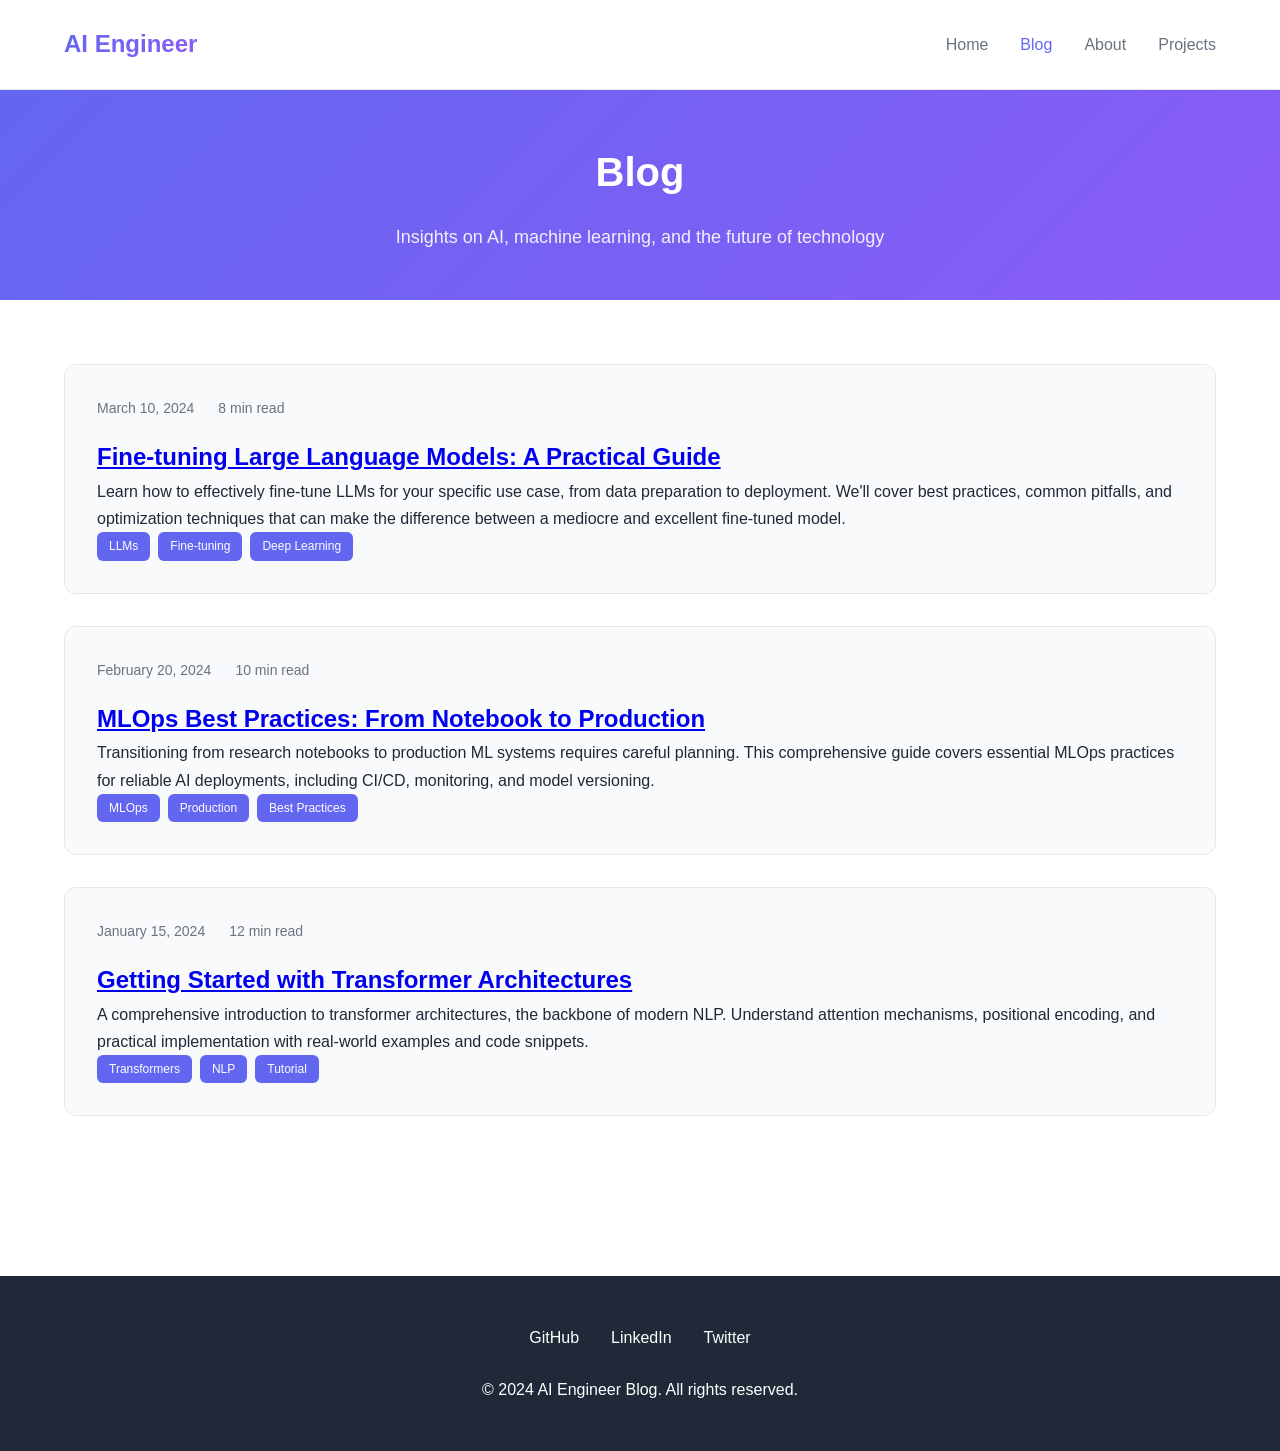
==== blog/index.html @ 88cd5ebb "Create AI Engineer blog site with spec and complete implementation Co-authored-by: jwgwalton <793623" ====
<!DOCTYPE html>
<html lang="en">
<head>
    <meta charset="UTF-8">
    <meta name="viewport" content="width=device-width, initial-scale=1.0">
    <meta name="description" content="Blog posts about AI, machine learning, and deep learning">
    <title>Blog - AI Engineer</title>
    <link rel="stylesheet" href="../css/style.css">
</head>
<body>
    <header class="site-header">
        <nav class="nav-container">
            <div class="logo">
                <a href="../index.html">AI Engineer</a>
            </div>
            <ul class="nav-links">
                <li><a href="../index.html">Home</a></li>
                <li><a href="index.html" class="active">Blog</a></li>
                <li><a href="../about.html">About</a></li>
                <li><a href="../projects.html">Projects</a></li>
            </ul>
        </nav>
    </header>

    <main>
        <section class="page-header">
            <div class="container">
                <h1>Blog</h1>
                <p>Insights on AI, machine learning, and the future of technology</p>
            </div>
        </section>

        <section class="blog-list">
            <div class="container">
                <article class="blog-post-item">
                    <div class="post-meta">
                        <span class="post-date">March 10, 2024</span>
                        <span class="post-reading-time">8 min read</span>
                    </div>
                    <h2><a href="posts/2024-03-10-fine-tuning-llms.html">Fine-tuning Large Language Models: A Practical Guide</a></h2>
                    <p>Learn how to effectively fine-tune LLMs for your specific use case, from data preparation to deployment. We'll cover best practices, common pitfalls, and optimization techniques that can make the difference between a mediocre and excellent fine-tuned model.</p>
                    <div class="post-tags">
                        <span class="tag">LLMs</span>
                        <span class="tag">Fine-tuning</span>
                        <span class="tag">Deep Learning</span>
                    </div>
                </article>

                <article class="blog-post-item">
                    <div class="post-meta">
                        <span class="post-date">February 20, 2024</span>
                        <span class="post-reading-time">10 min read</span>
                    </div>
                    <h2><a href="posts/2024-02-20-mlops-best-practices.html">MLOps Best Practices: From Notebook to Production</a></h2>
                    <p>Transitioning from research notebooks to production ML systems requires careful planning. This comprehensive guide covers essential MLOps practices for reliable AI deployments, including CI/CD, monitoring, and model versioning.</p>
                    <div class="post-tags">
                        <span class="tag">MLOps</span>
                        <span class="tag">Production</span>
                        <span class="tag">Best Practices</span>
                    </div>
                </article>

                <article class="blog-post-item">
                    <div class="post-meta">
                        <span class="post-date">January 15, 2024</span>
                        <span class="post-reading-time">12 min read</span>
                    </div>
                    <h2><a href="posts/2024-01-15-getting-started-with-transformers.html">Getting Started with Transformer Architectures</a></h2>
                    <p>A comprehensive introduction to transformer architectures, the backbone of modern NLP. Understand attention mechanisms, positional encoding, and practical implementation with real-world examples and code snippets.</p>
                    <div class="post-tags">
                        <span class="tag">Transformers</span>
                        <span class="tag">NLP</span>
                        <span class="tag">Tutorial</span>
                    </div>
                </article>
            </div>
        </section>
    </main>

    <footer class="site-footer">
        <div class="container">
            <div class="footer-content">
                <div class="footer-links">
                    <a href="https://github.com/jwgwalton" target="_blank" rel="noopener noreferrer">GitHub</a>
                    <a href="https://linkedin.com" target="_blank" rel="noopener noreferrer">LinkedIn</a>
                    <a href="https://twitter.com" target="_blank" rel="noopener noreferrer">Twitter</a>
                </div>
                <p>&copy; 2024 AI Engineer Blog. All rights reserved.</p>
            </div>
        </div>
    </footer>

    <script src="../js/main.js"></script>
</body>
</html>
---- css/style.css ----
/* Reset and Base Styles */
* {
    margin: 0;
    padding: 0;
    box-sizing: border-box;
}

:root {
    /* AI-themed color palette */
    --primary-color: #6366f1;
    --secondary-color: #8b5cf6;
    --accent-color: #06b6d4;
    --text-primary: #1f2937;
    --text-secondary: #6b7280;
    --background: #ffffff;
    --surface: #f9fafb;
    --border: #e5e7eb;
    --code-bg: #1e293b;
    --code-text: #e2e8f0;
    
    /* Typography */
    --font-primary: -apple-system, BlinkMacSystemFont, 'Segoe UI', Roboto, 'Helvetica Neue', Arial, sans-serif;
    --font-mono: 'Monaco', 'Courier New', monospace;
    
    /* Spacing */
    --spacing-xs: 0.5rem;
    --spacing-sm: 1rem;
    --spacing-md: 1.5rem;
    --spacing-lg: 2rem;
    --spacing-xl: 3rem;
    --spacing-2xl: 4rem;
    
    /* Border radius */
    --radius-sm: 0.375rem;
    --radius-md: 0.5rem;
    --radius-lg: 0.75rem;
    
    /* Shadows */
    --shadow-sm: 0 1px 2px 0 rgba(0, 0, 0, 0.05);
    --shadow-md: 0 4px 6px -1px rgba(0, 0, 0, 0.1);
    --shadow-lg: 0 10px 15px -3px rgba(0, 0, 0, 0.1);
}

body {
    font-family: var(--font-primary);
    color: var(--text-primary);
    background-color: var(--background);
    line-height: 1.7;
    font-size: 16px;
}

.container {
    max-width: 1200px;
    margin: 0 auto;
    padding: 0 var(--spacing-md);
}

/* Header & Navigation */
.site-header {
    background: var(--background);
    border-bottom: 1px solid var(--border);
    position: sticky;
    top: 0;
    z-index: 100;
    backdrop-filter: blur(10px);
    background-color: rgba(255, 255, 255, 0.95);
}

.nav-container {
    max-width: 1200px;
    margin: 0 auto;
    padding: var(--spacing-md);
    display: flex;
    justify-content: space-between;
    align-items: center;
}

.logo a {
    font-size: 1.5rem;
    font-weight: 700;
    color: var(--primary-color);
    text-decoration: none;
    background: linear-gradient(135deg, var(--primary-color), var(--secondary-color));
    -webkit-background-clip: text;
    -webkit-text-fill-color: transparent;
    background-clip: text;
}

.nav-links {
    display: flex;
    list-style: none;
    gap: var(--spacing-lg);
}

.nav-links a {
    text-decoration: none;
    color: var(--text-secondary);
    font-weight: 500;
    transition: color 0.2s;
    padding: 0.5rem 0;
}

.nav-links a:hover,
.nav-links a.active {
    color: var(--primary-color);
}

/* Hero Section */
.hero {
    background: linear-gradient(135deg, #667eea 0%, #764ba2 100%);
    color: white;
    padding: var(--spacing-2xl) 0;
    text-align: center;
}

.hero-content {
    max-width: 800px;
    margin: 0 auto;
}

.hero h1 {
    font-size: 2.5rem;
    font-weight: 800;
    margin-bottom: var(--spacing-md);
    line-height: 1.2;
}

.hero-subtitle {
    font-size: 1.25rem;
    margin-bottom: var(--spacing-xl);
    opacity: 0.95;
}

.hero-cta {
    display: flex;
    gap: var(--spacing-md);
    justify-content: center;
    flex-wrap: wrap;
}

/* Buttons */
.btn {
    display: inline-block;
    padding: 0.75rem 1.5rem;
    border-radius: var(--radius-md);
    text-decoration: none;
    font-weight: 600;
    transition: all 0.2s;
    border: 2px solid transparent;
}

.btn-primary {
    background: white;
    color: var(--primary-color);
}

.btn-primary:hover {
    transform: translateY(-2px);
    box-shadow: var(--shadow-lg);
}

.btn-secondary {
    background: transparent;
    color: white;
    border-color: white;
}

.btn-secondary:hover {
    background: white;
    color: var(--primary-color);
}

.btn-outline {
    background: transparent;
    color: var(--primary-color);
    border-color: var(--primary-color);
}

.btn-outline:hover {
    background: var(--primary-color);
    color: white;
}

.btn-link {
    color: var(--primary-color);
    font-weight: 600;
    text-decoration: none;
}

.btn-link:hover {
    text-decoration: underline;
}

/* Featured Posts Section */
.featured-posts {
    padding: var(--spacing-2xl) 0;
    background: var(--background);
}

.featured-posts h2 {
    font-size: 2rem;
    margin-bottom: var(--spacing-xl);
    text-align: center;
    color: var(--text-primary);
}

.posts-grid {
    display: grid;
    grid-template-columns: repeat(auto-fill, minmax(300px, 1fr));
    gap: var(--spacing-lg);
    margin-bottom: var(--spacing-xl);
}

.post-card {
    background: var(--surface);
    border: 1px solid var(--border);
    border-radius: var(--radius-lg);
    padding: var(--spacing-lg);
    transition: all 0.2s;
}

.post-card:hover {
    transform: translateY(-4px);
    box-shadow: var(--shadow-lg);
    border-color: var(--primary-color);
}

.post-meta {
    display: flex;
    gap: var(--spacing-md);
    margin-bottom: var(--spacing-sm);
    font-size: 0.875rem;
    color: var(--text-secondary);
}

.post-card h3 {
    margin-bottom: var(--spacing-md);
    font-size: 1.25rem;
    line-height: 1.4;
}

.post-card h3 a {
    color: var(--text-primary);
    text-decoration: none;
}

.post-card h3 a:hover {
    color: var(--primary-color);
}

.post-card p {
    color: var(--text-secondary);
    margin-bottom: var(--spacing-md);
    line-height: 1.6;
}

.post-tags {
    display: flex;
    gap: var(--spacing-xs);
    flex-wrap: wrap;
}

.tag {
    display: inline-block;
    padding: 0.25rem 0.75rem;
    background: var(--primary-color);
    color: white;
    font-size: 0.75rem;
    border-radius: var(--radius-sm);
    font-weight: 500;
}

.view-all {
    text-align: center;
}

/* About Preview Section */
.about-preview {
    padding: var(--spacing-2xl) 0;
    background: var(--surface);
}

.about-content {
    max-width: 800px;
    margin: 0 auto;
    text-align: center;
}

.about-content h2 {
    font-size: 2rem;
    margin-bottom: var(--spacing-md);
}

.about-content p {
    font-size: 1.125rem;
    color: var(--text-secondary);
    margin-bottom: var(--spacing-lg);
    line-height: 1.7;
}

/* Blog Page Specific */
.page-header {
    padding: var(--spacing-xl) 0;
    background: linear-gradient(135deg, var(--primary-color), var(--secondary-color));
    color: white;
    text-align: center;
}

.page-header h1 {
    font-size: 2.5rem;
    margin-bottom: var(--spacing-sm);
}

.page-header p {
    font-size: 1.125rem;
    opacity: 0.9;
}

.blog-list {
    padding: var(--spacing-2xl) 0;
}

.blog-post-item {
    background: var(--surface);
    border: 1px solid var(--border);
    border-radius: var(--radius-lg);
    padding: var(--spacing-lg);
    margin-bottom: var(--spacing-lg);
    transition: all 0.2s;
}

.blog-post-item:hover {
    transform: translateX(8px);
    box-shadow: var(--shadow-md);
    border-color: var(--primary-color);
}

/* Article Styles */
article.post-content {
    max-width: 800px;
    margin: 0 auto;
    padding: var(--spacing-2xl) var(--spacing-md);
}

article.post-content h1 {
    font-size: 2.5rem;
    margin-bottom: var(--spacing-md);
    line-height: 1.2;
}

article.post-content h2 {
    font-size: 2rem;
    margin-top: var(--spacing-xl);
    margin-bottom: var(--spacing-md);
    color: var(--text-primary);
}

article.post-content h3 {
    font-size: 1.5rem;
    margin-top: var(--spacing-lg);
    margin-bottom: var(--spacing-md);
    color: var(--text-primary);
}

article.post-content p {
    margin-bottom: var(--spacing-md);
    font-size: 1.125rem;
    line-height: 1.8;
    color: var(--text-primary);
}

article.post-content ul,
article.post-content ol {
    margin-bottom: var(--spacing-md);
    padding-left: var(--spacing-lg);
}

article.post-content li {
    margin-bottom: var(--spacing-sm);
    line-height: 1.7;
}

article.post-content code {
    background: var(--code-bg);
    color: var(--code-text);
    padding: 0.2rem 0.4rem;
    border-radius: var(--radius-sm);
    font-family: var(--font-mono);
    font-size: 0.9em;
}

article.post-content pre {
    background: var(--code-bg);
    color: var(--code-text);
    padding: var(--spacing-md);
    border-radius: var(--radius-md);
    overflow-x: auto;
    margin-bottom: var(--spacing-md);
}

article.post-content pre code {
    background: transparent;
    padding: 0;
}

article.post-content blockquote {
    border-left: 4px solid var(--primary-color);
    padding-left: var(--spacing-md);
    margin: var(--spacing-lg) 0;
    color: var(--text-secondary);
    font-style: italic;
}

.article-meta {
    text-align: center;
    margin-bottom: var(--spacing-xl);
    padding-bottom: var(--spacing-lg);
    border-bottom: 1px solid var(--border);
}

.article-meta .post-meta {
    justify-content: center;
    margin-bottom: var(--spacing-sm);
}

/* Footer */
.site-footer {
    background: var(--text-primary);
    color: white;
    padding: var(--spacing-xl) 0;
    margin-top: var(--spacing-2xl);
}

.footer-content {
    text-align: center;
}

.footer-links {
    display: flex;
    justify-content: center;
    gap: var(--spacing-lg);
    margin-bottom: var(--spacing-md);
}

.footer-links a {
    color: white;
    text-decoration: none;
    transition: color 0.2s;
}

.footer-links a:hover {
    color: var(--accent-color);
}

/* Responsive Design */
@media (max-width: 768px) {
    .hero h1 {
        font-size: 2rem;
    }
    
    .hero-subtitle {
        font-size: 1.125rem;
    }
    
    .nav-links {
        gap: var(--spacing-md);
    }
    
    .posts-grid {
        grid-template-columns: 1fr;
    }
    
    article.post-content h1 {
        font-size: 2rem;
    }
    
    article.post-content h2 {
        font-size: 1.5rem;
    }
    
    article.post-content p {
        font-size: 1rem;
    }
}

@media (max-width: 480px) {
    .nav-links {
        display: none;
    }
    
    .hero-cta {
        flex-direction: column;
        align-items: center;
    }
    
    .btn {
        width: 100%;
        max-width: 300px;
    }
}
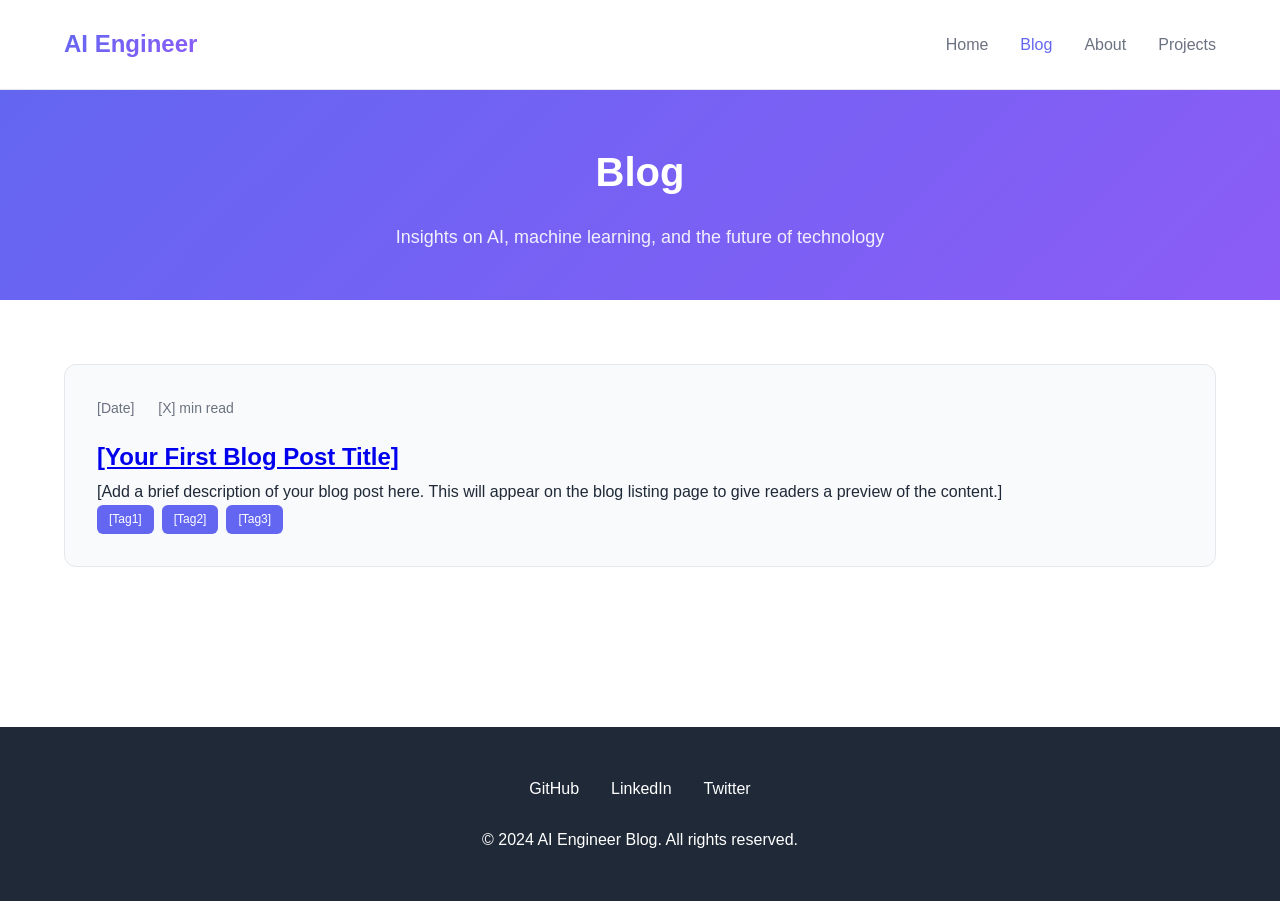
==== commit 41dd5a5b: "Remove example blog posts, add template and GitHub Actions deployment Co-authored-by: jwgwalton <793" ====
--- a/blog/index.html
+++ b/blog/index.html
@@ -34,43 +34,15 @@
             <div class="container">
                 <article class="blog-post-item">
                     <div class="post-meta">
-                        <span class="post-date">March 10, 2024</span>
-                        <span class="post-reading-time">8 min read</span>
+                        <span class="post-date">[Date]</span>
+                        <span class="post-reading-time">[X] min read</span>
                     </div>
-                    <h2><a href="posts/2024-03-10-fine-tuning-llms.html">Fine-tuning Large Language Models: A Practical Guide</a></h2>
-                    <p>Learn how to effectively fine-tune LLMs for your specific use case, from data preparation to deployment. We'll cover best practices, common pitfalls, and optimization techniques that can make the difference between a mediocre and excellent fine-tuned model.</p>
+                    <h2><a href="posts/blog-post-template.html">[Your First Blog Post Title]</a></h2>
+                    <p>[Add a brief description of your blog post here. This will appear on the blog listing page to give readers a preview of the content.]</p>
                     <div class="post-tags">
-                        <span class="tag">LLMs</span>
-                        <span class="tag">Fine-tuning</span>
-                        <span class="tag">Deep Learning</span>
-                    </div>
-                </article>
-
-                <article class="blog-post-item">
-                    <div class="post-meta">
-                        <span class="post-date">February 20, 2024</span>
-                        <span class="post-reading-time">10 min read</span>
-                    </div>
-                    <h2><a href="posts/2024-02-20-mlops-best-practices.html">MLOps Best Practices: From Notebook to Production</a></h2>
-                    <p>Transitioning from research notebooks to production ML systems requires careful planning. This comprehensive guide covers essential MLOps practices for reliable AI deployments, including CI/CD, monitoring, and model versioning.</p>
-                    <div class="post-tags">
-                        <span class="tag">MLOps</span>
-                        <span class="tag">Production</span>
-                        <span class="tag">Best Practices</span>
-                    </div>
-                </article>
-
-                <article class="blog-post-item">
-                    <div class="post-meta">
-                        <span class="post-date">January 15, 2024</span>
-                        <span class="post-reading-time">12 min read</span>
-                    </div>
-                    <h2><a href="posts/2024-01-15-getting-started-with-transformers.html">Getting Started with Transformer Architectures</a></h2>
-                    <p>A comprehensive introduction to transformer architectures, the backbone of modern NLP. Understand attention mechanisms, positional encoding, and practical implementation with real-world examples and code snippets.</p>
-                    <div class="post-tags">
-                        <span class="tag">Transformers</span>
-                        <span class="tag">NLP</span>
-                        <span class="tag">Tutorial</span>
+                        <span class="tag">[Tag1]</span>
+                        <span class="tag">[Tag2]</span>
+                        <span class="tag">[Tag3]</span>
                     </div>
                 </article>
             </div>
